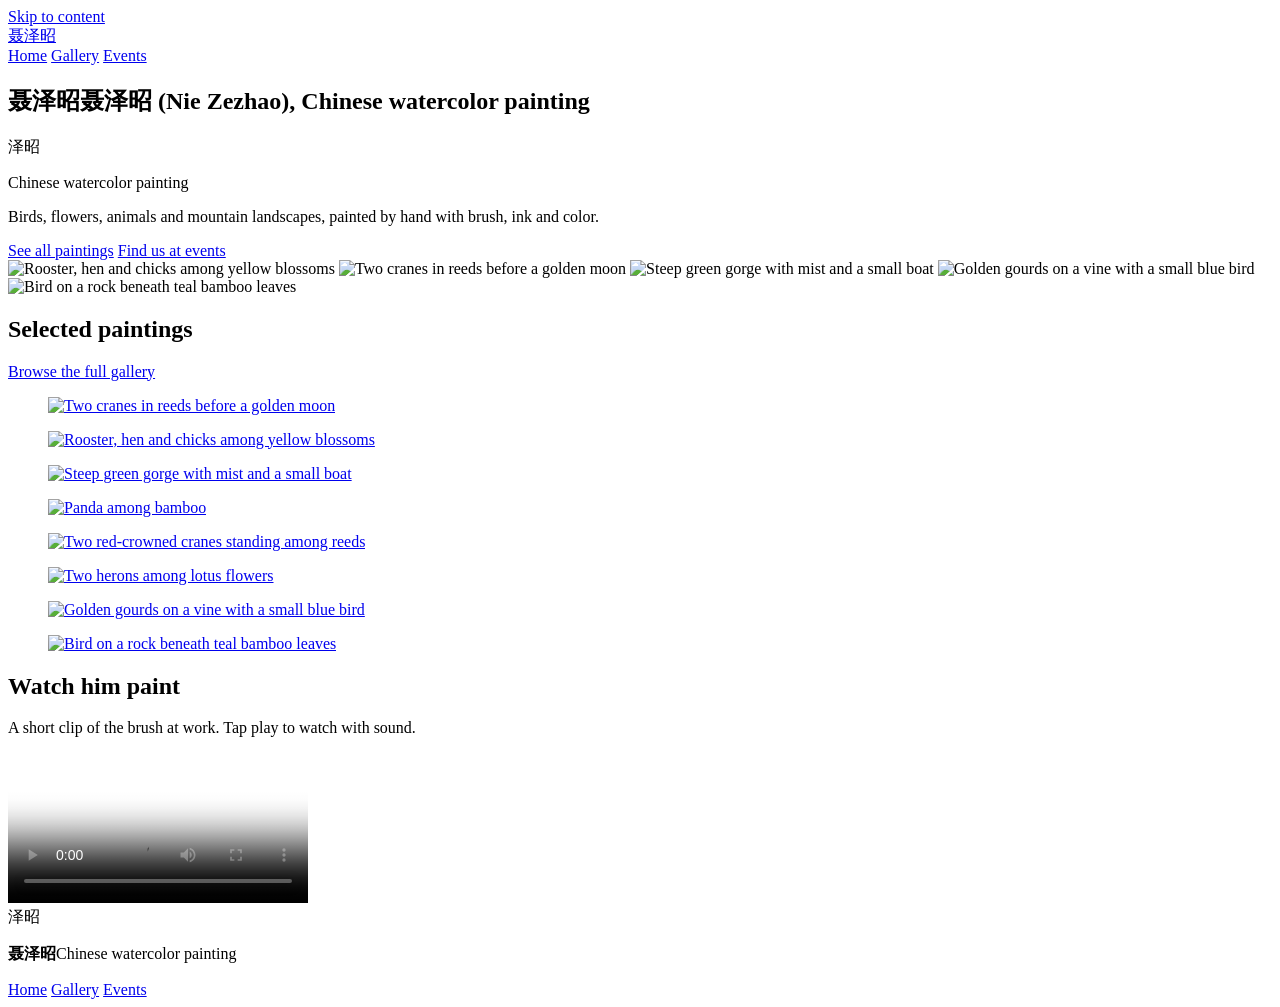
==== index.html @ cba64ff3 "Add files via upload" ====
<!doctype html>
<html lang="en">
<head>
<meta charset="utf-8">
<meta name="viewport" content="width=device-width, initial-scale=1, viewport-fit=cover">
<title>聂泽昭 – Chinese watercolor painting</title>
<meta name="description" content="Chinese watercolor paintings by 聂泽昭 (Nie Zezhao): birds, flowers, animals and mountain landscapes, painted by hand. See the gallery and find where to meet us.">
<meta name="theme-color" content="#ecefe8">
<meta property="og:type" content="website">
<meta property="og:title" content="聂泽昭 – Chinese watercolor painting">
<meta property="og:description" content="Chinese watercolor paintings by 聂泽昭 (Nie Zezhao): birds, flowers, animals and mountain landscapes, painted by hand. See the gallery and find where to meet us.">
<link rel="icon" href="favicon.svg" type="image/svg+xml">
<link rel="preconnect" href="https://fonts.googleapis.com">
<link rel="preconnect" href="https://fonts.gstatic.com" crossorigin>
<link rel="stylesheet" href="https://fonts.googleapis.com/css2?family=Newsreader:ital,opsz,wght@0,6..72,300..600;1,6..72,300..600&display=swap">
<link rel="stylesheet" href="https://fonts.googleapis.com/css2?family=Ma+Shan+Zheng&text=%E8%81%82%E6%B3%BD%E6%98%AD&display=swap">
<link rel="stylesheet" href="css/style.css">
</head>
<body>
<a class="skip" href="#main">Skip to content</a>
<header class="site-header">
  <div class="wrap">
    <a class="brand" href="index.html" lang="zh" aria-label="聂泽昭, home">聂泽昭</a>
    <nav class="nav" aria-label="Main">
      <a href="index.html" aria-current="page">Home</a>
      <a href="gallery.html">Gallery</a>
      <a href="events.html">Events</a>
    </nav>
  </div>
</header>
<main id="main">
  <section class="hero" aria-label="Introduction">
    <div class="wrap">
      <div class="hero-grid">
        <div class="hero-name">
          <h1 class="name-v" lang="zh"><span class="chars" aria-hidden="true"><span>聂</span><span>泽</span><span>昭</span></span><span class="sr">聂泽昭 (Nie Zezhao), Chinese watercolor painting</span></h1>
          <span class="seal seal-lg" lang="zh" aria-hidden="true"><span>泽</span><span>昭</span></span>
        </div>
        <div class="hero-copy">
          <p class="descriptor">Chinese watercolor painting</p>
          <p class="lead">Birds, flowers, animals and mountain landscapes, painted by hand with brush, ink and color.</p>
          <div class="actions">
            <a class="btn btn-solid" href="gallery.html">See all paintings</a>
            <a class="btn btn-line" href="events.html">Find us at events</a>
          </div>
        </div>
        <div class="frame">
          <div class="frame-stack">
            <img class="is-on" src="images/full/2331.jpg" fetchpriority="high" decoding="async" alt="Rooster, hen and chicks among yellow blossoms">
            <img data-src="images/full/2362.jpg" decoding="async" alt="Two cranes in reeds before a golden moon">
            <img data-src="images/full/2338.jpg" decoding="async" alt="Steep green gorge with mist and a small boat">
            <img data-src="images/full/2335.jpg" decoding="async" alt="Golden gourds on a vine with a small blue bird">
            <img data-src="images/full/2354.jpg" decoding="async" alt="Bird on a rock beneath teal bamboo leaves">
          </div>
        </div>
      </div>
    </div>
  </section>

  <section class="band" aria-labelledby="selected-h">
    <div class="wrap">
      <div class="section-head">
        <h2 id="selected-h">Selected paintings</h2>
        <a href="gallery.html">Browse the full gallery</a>
      </div>
      <div class="masonry" data-cols="2,3,4">
        <figure class="art"><a href="images/full/2362.jpg"><img src="images/thumb/2362.jpg" width="640" height="834" loading="lazy" decoding="async" alt="Two cranes in reeds before a golden moon"></a></figure>
        <figure class="art"><a href="images/full/2331.jpg"><img src="images/thumb/2331.jpg" width="640" height="867" loading="lazy" decoding="async" alt="Rooster, hen and chicks among yellow blossoms"></a></figure>
        <figure class="art"><a href="images/full/2338.jpg"><img src="images/thumb/2338.jpg" width="640" height="866" loading="lazy" decoding="async" alt="Steep green gorge with mist and a small boat"></a></figure>
        <figure class="art"><a href="images/full/2330.jpg"><img src="images/thumb/2330.jpg" width="640" height="853" loading="lazy" decoding="async" alt="Panda among bamboo"></a></figure>
        <figure class="art"><a href="images/full/2342.jpg"><img src="images/thumb/2342.jpg" width="640" height="853" loading="lazy" decoding="async" alt="Two red-crowned cranes standing among reeds"></a></figure>
        <figure class="art"><a href="images/full/2349.jpg"><img src="images/thumb/2349.jpg" width="640" height="861" loading="lazy" decoding="async" alt="Two herons among lotus flowers"></a></figure>
        <figure class="art"><a href="images/full/2335.jpg"><img src="images/thumb/2335.jpg" width="640" height="861" loading="lazy" decoding="async" alt="Golden gourds on a vine with a small blue bird"></a></figure>
        <figure class="art"><a href="images/full/2354.jpg"><img src="images/thumb/2354.jpg" width="640" height="986" loading="lazy" decoding="async" alt="Bird on a rock beneath teal bamboo leaves"></a></figure>
      </div>
    </div>
  </section>

  <section class="band band-deep" aria-labelledby="watch-h">
    <div class="wrap watch">
      <div>
        <h2 id="watch-h">Watch him paint</h2>
        <p>A short clip of the brush at work. Tap play to watch with sound.</p>
      </div>
      <div class="video-frame">
        <video controls playsinline preload="metadata" poster="video/poster.jpg">
          <source src="video/painting.mp4" type="video/mp4">
          Your browser can't play this video.
        </video>
      </div>
    </div>
  </section>
</main>
<footer class="site-footer">
  <div class="wrap footer-grid">
    <div class="footer-id">
      <span class="seal seal-sm" lang="zh" aria-hidden="true"><span>泽</span><span>昭</span></span>
      <p><strong lang="zh">聂泽昭</strong>Chinese watercolor painting</p>
    </div>
    <nav class="footer-nav" aria-label="Footer">
      <a href="index.html">Home</a>
      <a href="gallery.html">Gallery</a>
      <a href="events.html">Events</a>
    </nav>
  </div>
</footer>
<script src="js/main.js"></script>
</body>
</html>
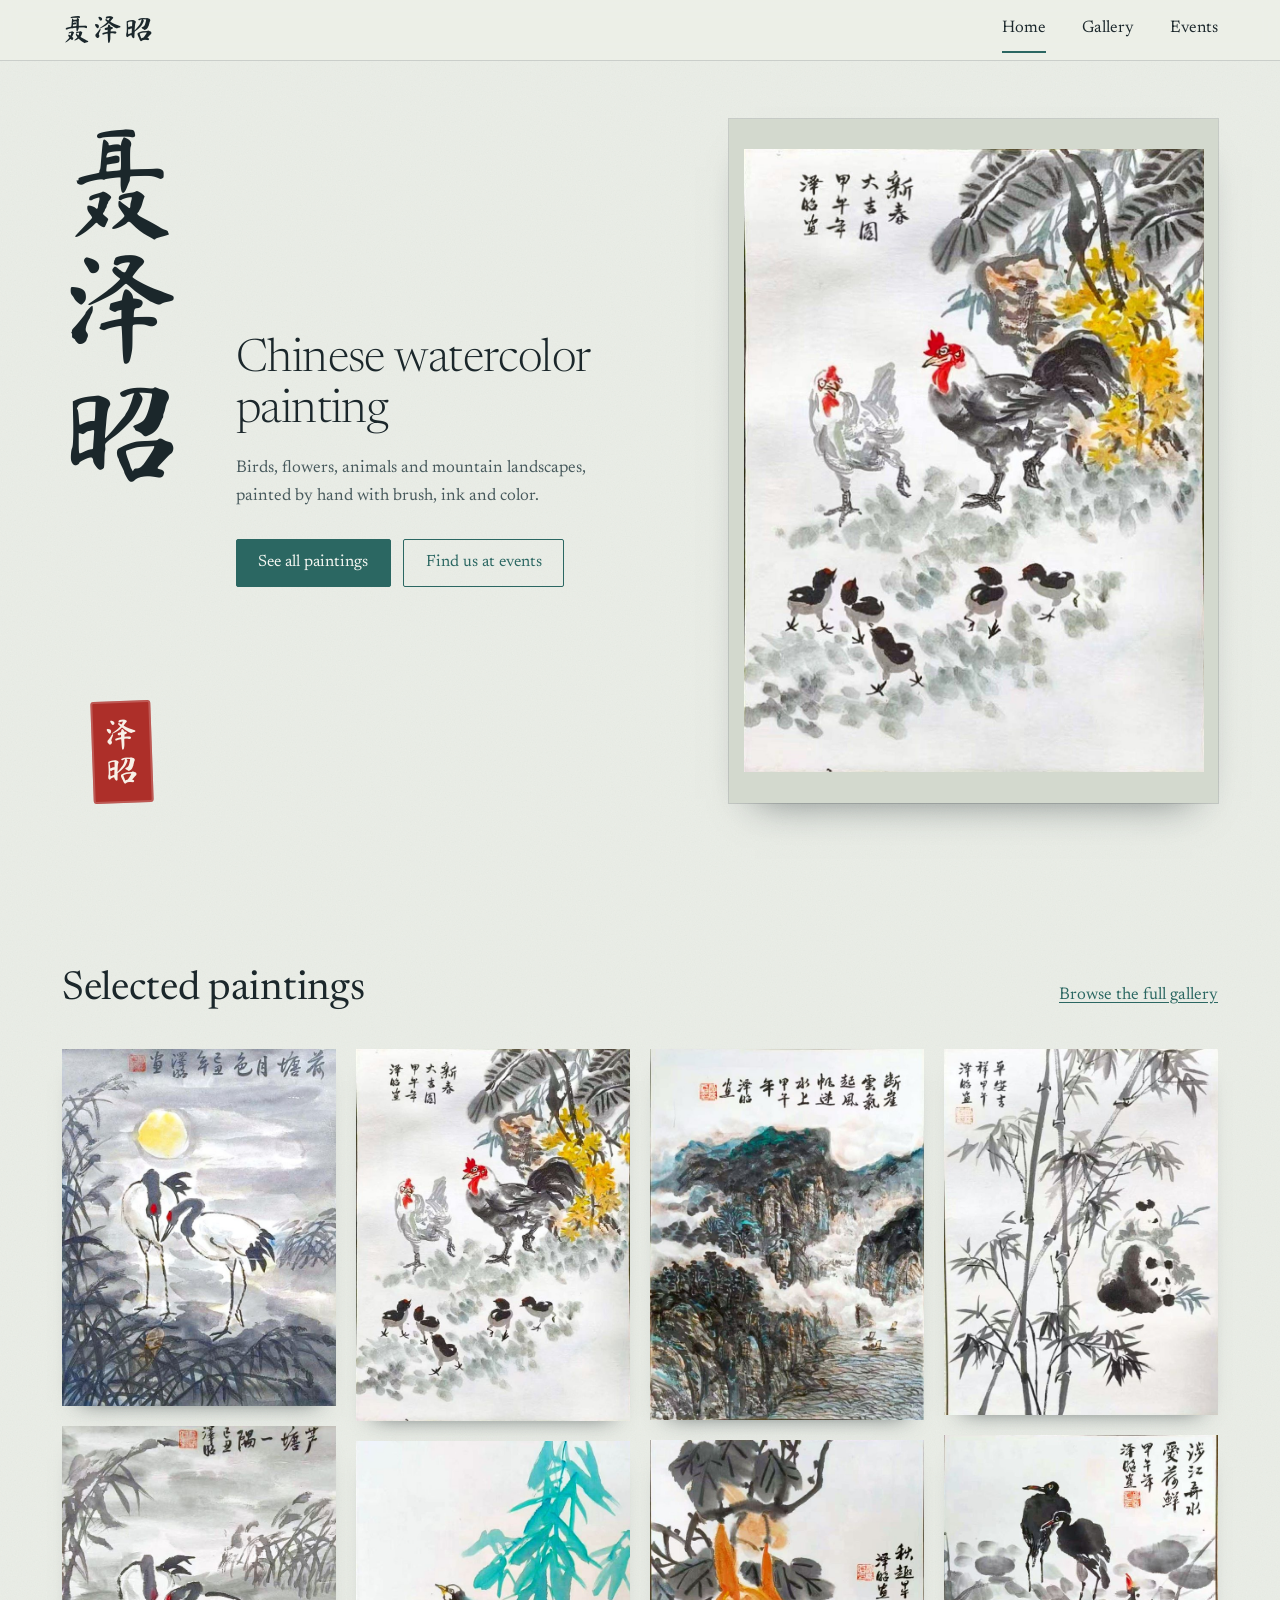
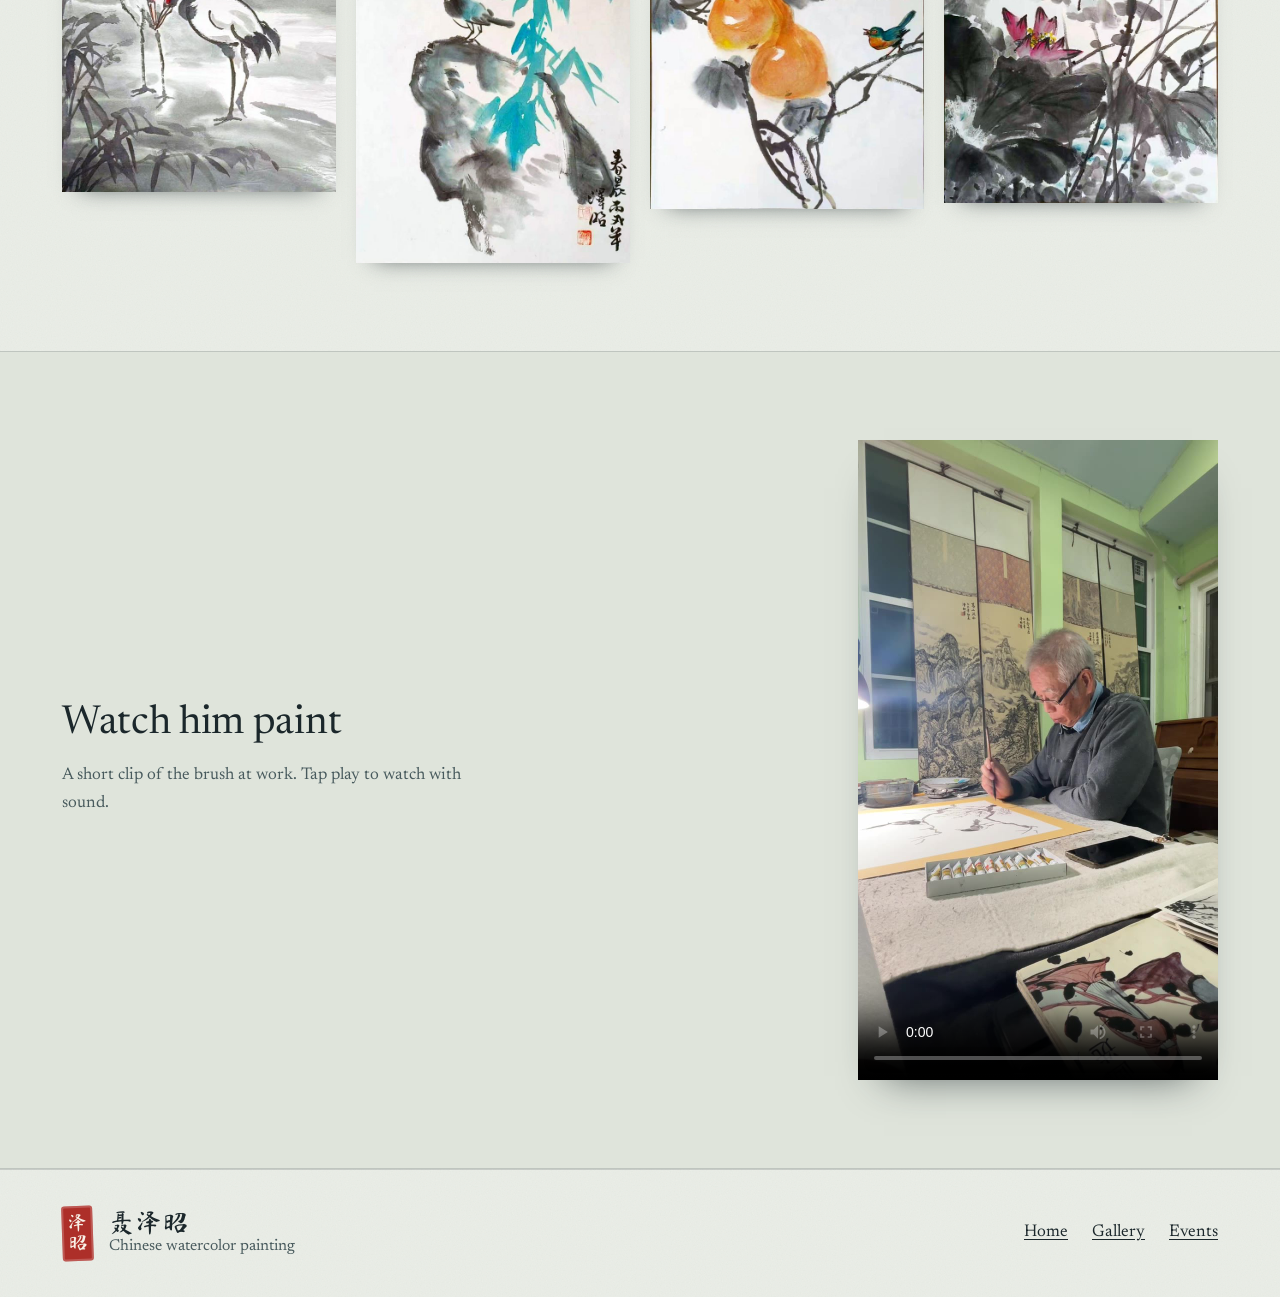
==== commit 8b8ec319: "Add files via upload" ====
--- a/index.html
+++ b/index.html
@@ -14,7 +14,7 @@
 <link rel="preconnect" href="https://fonts.gstatic.com" crossorigin>
 <link rel="stylesheet" href="https://fonts.googleapis.com/css2?family=Newsreader:ital,opsz,wght@0,6..72,300..600;1,6..72,300..600&display=swap">
 <link rel="stylesheet" href="https://fonts.googleapis.com/css2?family=Ma+Shan+Zheng&text=%E8%81%82%E6%B3%BD%E6%98%AD&display=swap">
-<link rel="stylesheet" href="css/style.css">
+<link rel="stylesheet" href="style.css">
 </head>
 <body>
 <a class="skip" href="#main">Skip to content</a>
@@ -46,11 +46,11 @@
         </div>
         <div class="frame">
           <div class="frame-stack">
-            <img class="is-on" src="images/full/2331.jpg" fetchpriority="high" decoding="async" alt="Rooster, hen and chicks among yellow blossoms">
-            <img data-src="images/full/2362.jpg" decoding="async" alt="Two cranes in reeds before a golden moon">
-            <img data-src="images/full/2338.jpg" decoding="async" alt="Steep green gorge with mist and a small boat">
-            <img data-src="images/full/2335.jpg" decoding="async" alt="Golden gourds on a vine with a small blue bird">
-            <img data-src="images/full/2354.jpg" decoding="async" alt="Bird on a rock beneath teal bamboo leaves">
+            <img class="is-on" src="full-2331.jpg" fetchpriority="high" decoding="async" alt="Rooster, hen and chicks among yellow blossoms">
+            <img data-src="full-2362.jpg" decoding="async" alt="Two cranes in reeds before a golden moon">
+            <img data-src="full-2338.jpg" decoding="async" alt="Steep green gorge with mist and a small boat">
+            <img data-src="full-2335.jpg" decoding="async" alt="Golden gourds on a vine with a small blue bird">
+            <img data-src="full-2354.jpg" decoding="async" alt="Bird on a rock beneath teal bamboo leaves">
           </div>
         </div>
       </div>
@@ -64,14 +64,14 @@
         <a href="gallery.html">Browse the full gallery</a>
       </div>
       <div class="masonry" data-cols="2,3,4">
-        <figure class="art"><a href="images/full/2362.jpg"><img src="images/thumb/2362.jpg" width="640" height="834" loading="lazy" decoding="async" alt="Two cranes in reeds before a golden moon"></a></figure>
-        <figure class="art"><a href="images/full/2331.jpg"><img src="images/thumb/2331.jpg" width="640" height="867" loading="lazy" decoding="async" alt="Rooster, hen and chicks among yellow blossoms"></a></figure>
-        <figure class="art"><a href="images/full/2338.jpg"><img src="images/thumb/2338.jpg" width="640" height="866" loading="lazy" decoding="async" alt="Steep green gorge with mist and a small boat"></a></figure>
-        <figure class="art"><a href="images/full/2330.jpg"><img src="images/thumb/2330.jpg" width="640" height="853" loading="lazy" decoding="async" alt="Panda among bamboo"></a></figure>
-        <figure class="art"><a href="images/full/2342.jpg"><img src="images/thumb/2342.jpg" width="640" height="853" loading="lazy" decoding="async" alt="Two red-crowned cranes standing among reeds"></a></figure>
-        <figure class="art"><a href="images/full/2349.jpg"><img src="images/thumb/2349.jpg" width="640" height="861" loading="lazy" decoding="async" alt="Two herons among lotus flowers"></a></figure>
-        <figure class="art"><a href="images/full/2335.jpg"><img src="images/thumb/2335.jpg" width="640" height="861" loading="lazy" decoding="async" alt="Golden gourds on a vine with a small blue bird"></a></figure>
-        <figure class="art"><a href="images/full/2354.jpg"><img src="images/thumb/2354.jpg" width="640" height="986" loading="lazy" decoding="async" alt="Bird on a rock beneath teal bamboo leaves"></a></figure>
+        <figure class="art"><a href="full-2362.jpg"><img src="thumb-2362.jpg" width="640" height="834" loading="lazy" decoding="async" alt="Two cranes in reeds before a golden moon"></a></figure>
+        <figure class="art"><a href="full-2331.jpg"><img src="thumb-2331.jpg" width="640" height="867" loading="lazy" decoding="async" alt="Rooster, hen and chicks among yellow blossoms"></a></figure>
+        <figure class="art"><a href="full-2338.jpg"><img src="thumb-2338.jpg" width="640" height="866" loading="lazy" decoding="async" alt="Steep green gorge with mist and a small boat"></a></figure>
+        <figure class="art"><a href="full-2330.jpg"><img src="thumb-2330.jpg" width="640" height="853" loading="lazy" decoding="async" alt="Panda among bamboo"></a></figure>
+        <figure class="art"><a href="full-2342.jpg"><img src="thumb-2342.jpg" width="640" height="853" loading="lazy" decoding="async" alt="Two red-crowned cranes standing among reeds"></a></figure>
+        <figure class="art"><a href="full-2349.jpg"><img src="thumb-2349.jpg" width="640" height="861" loading="lazy" decoding="async" alt="Two herons among lotus flowers"></a></figure>
+        <figure class="art"><a href="full-2335.jpg"><img src="thumb-2335.jpg" width="640" height="861" loading="lazy" decoding="async" alt="Golden gourds on a vine with a small blue bird"></a></figure>
+        <figure class="art"><a href="full-2354.jpg"><img src="thumb-2354.jpg" width="640" height="986" loading="lazy" decoding="async" alt="Bird on a rock beneath teal bamboo leaves"></a></figure>
       </div>
     </div>
   </section>
@@ -83,8 +83,8 @@
         <p>A short clip of the brush at work. Tap play to watch with sound.</p>
       </div>
       <div class="video-frame">
-        <video controls playsinline preload="metadata" poster="video/poster.jpg">
-          <source src="video/painting.mp4" type="video/mp4">
+        <video controls playsinline preload="metadata" poster="poster.jpg">
+          <source src="painting.mp4" type="video/mp4">
           Your browser can't play this video.
         </video>
       </div>
@@ -104,6 +104,6 @@
     </nav>
   </div>
 </footer>
-<script src="js/main.js"></script>
+<script src="main.js"></script>
 </body>
 </html>
--- a/style.css
+++ b/style.css
@@ -0,0 +1,170 @@
+/* 聂泽昭 – Chinese watercolor painting. Site styles. */
+:root{
+  --paper:#ecefe8;
+  --paper-deep:#dfe4db;
+  --mat:#d3d9ce;
+  --ink:#1b272b;
+  --ink-soft:#485a5d;
+  --line:rgba(27,39,43,.16);
+  --jade:#2b6762;
+  --jade-deep:#1d4c48;
+  --seal:#ad2f29;
+  --brush:"Ma Shan Zheng","Kaiti SC","STKaiti","KaiTi","楷体",serif;
+  --serif:"Newsreader","Iowan Old Style","Palatino Linotype",Palatino,Georgia,serif;
+  --pad:clamp(1.1rem,4.5vw,3.25rem);
+  --max:1260px;
+  --gap:clamp(.7rem,1.6vw,1.25rem);
+}
+*,*::before,*::after{box-sizing:border-box}
+html{-webkit-text-size-adjust:100%;scroll-behavior:smooth}
+@media (prefers-reduced-motion:reduce){html{scroll-behavior:auto}}
+body{
+  margin:0;color:var(--ink);font-family:var(--serif);font-size:1.0625rem;line-height:1.65;
+  font-optical-sizing:auto;-webkit-font-smoothing:antialiased;
+  display:flex;flex-direction:column;min-height:100vh;min-height:100dvh;
+  background-color:var(--paper);
+  background-image:url("data:image/svg+xml,%3Csvg xmlns='http://www.w3.org/2000/svg' width='240' height='240'%3E%3Cfilter id='n'%3E%3CfeTurbulence type='fractalNoise' baseFrequency='.8' numOctaves='2' stitchTiles='stitch'/%3E%3CfeColorMatrix values='0 0 0 0 .1 0 0 0 0 .16 0 0 0 0 .17 0 0 0 .055 0'/%3E%3C/filter%3E%3Crect width='100%25' height='100%25' filter='url(%23n)'/%3E%3C/svg%3E");
+}
+main{flex:1 0 auto}
+img,video{max-width:100%}
+a{color:var(--jade);text-underline-offset:.2em}
+a:hover{color:var(--jade-deep)}
+:focus-visible{outline:3px solid var(--jade);outline-offset:3px}
+.sr{position:absolute;width:1px;height:1px;overflow:hidden;clip:rect(0 0 0 0);white-space:nowrap}
+.skip{position:absolute;left:1rem;top:-4rem;background:var(--ink);color:#fff;padding:.6rem 1rem;z-index:60}
+.skip:focus{top:1rem}
+.wrap{width:100%;max-width:var(--max);margin-inline:auto;padding-inline:var(--pad)}
+
+/* header */
+.site-header{position:sticky;top:0;z-index:20;background:rgba(236,239,232,.93);-webkit-backdrop-filter:blur(8px);backdrop-filter:blur(8px);border-bottom:1px solid var(--line);padding-top:env(safe-area-inset-top,0px)}
+.site-header .wrap{display:flex;align-items:center;justify-content:space-between;gap:1rem;min-height:3.75rem}
+.brand{font-family:var(--brush);font-size:1.85rem;line-height:1;color:var(--ink);text-decoration:none;letter-spacing:.04em}
+.brand:hover{color:var(--ink)}
+.nav{display:flex;gap:clamp(1.1rem,3.5vw,2.25rem)}
+.nav a{color:var(--ink);text-decoration:none;padding:.5rem 0;border-bottom:2px solid transparent;font-size:1.05rem}
+.nav a:hover{border-bottom-color:var(--line)}
+.nav a[aria-current="page"]{border-bottom-color:var(--jade)}
+
+/* seal (artist's chop) */
+.seal{display:inline-flex;flex-direction:column;align-items:center;justify-content:center;background:var(--seal);color:#f8f0e7;font-family:var(--brush);line-height:1.08;border-radius:3px;transform:rotate(-2deg);box-shadow:inset 0 0 0 2px rgba(255,255,255,.2)}
+.seal span{display:block}
+.seal-lg{font-size:clamp(1.7rem,2.6vw,2.5rem);padding:.45em .4em}
+.seal-sm{font-size:1.2rem;padding:.35em .32em}
+
+/* hero */
+.hero{padding-block:clamp(1.5rem,4.5vw,3.75rem) clamp(2rem,6vw,5rem)}
+.hero-grid{
+  display:grid;grid-template-columns:auto minmax(0,1fr) auto;grid-template-areas:"name copy frame";
+  gap:clamp(1.25rem,4.2vw,4rem);align-items:stretch;
+}
+.hero-name{grid-area:name;display:flex;flex-direction:column;align-items:center;justify-content:space-between;gap:1.5rem}
+.name-v{display:flex;flex-direction:column;align-items:center;font-family:var(--brush);font-weight:400;font-size:clamp(4.4rem,9.4vw,9rem);line-height:1.04;margin:0}
+.name-v .chars{display:flex;flex-direction:column;align-items:center}
+.name-v .chars span{display:block}
+.hero-copy{grid-area:copy;align-self:center;max-width:27rem}
+.descriptor{font-size:clamp(1.9rem,3.6vw,3rem);line-height:1.12;font-weight:300;letter-spacing:-.012em;margin:0 0 1.1rem}
+.lead{color:var(--ink-soft);margin:0 0 1.75rem;max-width:25rem}
+.actions{display:flex;flex-wrap:wrap;gap:.75rem}
+.btn{display:inline-block;padding:.8rem 1.35rem;border:1.5px solid var(--jade);border-radius:2px;text-decoration:none;font-size:1.02rem;line-height:1.2;min-height:2.75rem}
+.btn-solid{background:var(--jade);color:#f4f7f2}
+.btn-solid:hover{background:var(--jade-deep);border-color:var(--jade-deep);color:#fff}
+.btn-line{color:var(--jade)}
+.btn-line:hover{background:rgba(43,103,98,.09)}
+.frame{
+  grid-area:frame;position:relative;height:min(76vh,740px);aspect-ratio:5/7;background:var(--mat);
+  padding:clamp(.5rem,1.2vw,.9rem);box-shadow:0 22px 40px -26px rgba(27,39,43,.6),0 0 0 1px var(--line);
+}
+.frame-stack{position:relative;width:100%;height:100%;overflow:hidden}
+.frame-stack img{position:absolute;inset:0;width:100%;height:100%;object-fit:contain;opacity:0;transition:opacity 1.6s ease}
+.frame-stack img.is-on{opacity:1}
+
+/* sections */
+.band{padding-block:clamp(2.5rem,7vw,5.5rem)}
+.band-deep{background:var(--paper-deep);border-block:1px solid var(--line)}
+.section-head{display:flex;justify-content:space-between;align-items:baseline;gap:.75rem 1.5rem;flex-wrap:wrap;margin-bottom:clamp(1.25rem,3vw,2.25rem)}
+h2{font-weight:400;font-size:clamp(1.75rem,3.6vw,2.5rem);line-height:1.15;letter-spacing:-.008em;margin:0}
+
+/* paintings grid */
+.masonry{display:flex;gap:var(--gap);align-items:flex-start}
+.masonry .col{flex:1 1 0;min-width:0;display:flex;flex-direction:column;gap:var(--gap)}
+.art{margin:0}
+.art a{display:block;background:var(--mat);box-shadow:0 14px 22px -18px rgba(27,39,43,.7);line-height:0}
+.art img{display:block;width:100%;height:auto;transition:filter .2s ease}
+.art a:hover img{filter:brightness(1.04) saturate(1.05)}
+.art a:focus-visible{outline-offset:4px}
+
+/* video */
+.watch{display:grid;grid-template-columns:minmax(0,1fr) auto;gap:clamp(1.5rem,5vw,5rem);align-items:center}
+.watch p{color:var(--ink-soft);max-width:26rem;margin:.9rem 0 0}
+.video-frame{background:#101617;box-shadow:0 22px 40px -26px rgba(27,39,43,.7)}
+.video-frame video{display:block;height:min(78vh,640px);aspect-ratio:9/16;background:#101617}
+
+/* page headings */
+.page-head{padding-block:clamp(2rem,6vw,4.5rem) clamp(1.25rem,3vw,2.25rem)}
+h1.page-title{font-weight:300;font-size:clamp(2.6rem,7vw,4.6rem);line-height:1.04;letter-spacing:-.02em;margin:0 0 .9rem}
+.page-intro{color:var(--ink-soft);max-width:34rem;margin:0}
+.gallery-body{padding-bottom:clamp(3rem,8vw,6rem)}
+
+/* events */
+.events{list-style:none;margin:0;padding:0;border-top:1px solid var(--line)}
+.event{display:grid;grid-template-columns:5.5rem minmax(0,1fr);gap:1.25rem clamp(1rem,3vw,2.5rem);padding:1.6rem 0;border-bottom:1px solid var(--line)}
+.event-date{text-align:left;line-height:1.05}
+.event-date .m{display:block;font-size:1.05rem;color:var(--ink-soft)}
+.event-date .d{display:block;font-size:2.7rem;font-weight:300;letter-spacing:-.02em}
+.event-date .r{display:block;font-size:.95rem;color:var(--ink-soft);margin-top:.25rem}
+.event h3{font-weight:500;font-size:1.4rem;line-height:1.25;margin:0 0 .3rem}
+.event p{margin:.15rem 0;color:var(--ink-soft)}
+.event .links{margin-top:.6rem;display:flex;gap:1.25rem;flex-wrap:wrap}
+.events-empty{border:1.5px dashed var(--line);padding:clamp(1.5rem,5vw,3rem);max-width:36rem}
+.events-empty p{margin:0}
+.events-empty strong{font-weight:500;font-size:1.25rem;display:block;margin-bottom:.35rem}
+details.past{margin-top:2.5rem}
+details.past summary{cursor:pointer;font-size:1.15rem;padding:.5rem 0}
+details.past .event{opacity:.72}
+.events-body{padding-bottom:clamp(3rem,8vw,6rem)}
+
+/* footer */
+.site-footer{border-top:1px solid var(--line);padding-block:2.25rem calc(2.25rem + env(safe-area-inset-bottom,0px))}
+.footer-grid{display:flex;flex-wrap:wrap;gap:1.25rem 2.5rem;align-items:center;justify-content:space-between}
+.footer-id{display:flex;align-items:center;gap:1rem}
+.footer-id p{margin:0;color:var(--ink-soft);font-size:.98rem;line-height:1.4}
+.footer-id strong{display:block;font-family:var(--brush);font-weight:400;font-size:1.6rem;line-height:1.1;color:var(--ink);letter-spacing:.04em}
+.footer-nav{display:flex;gap:1.5rem;flex-wrap:wrap}
+.footer-nav a{color:var(--ink)}
+
+/* lightbox */
+.lb{position:fixed;inset:0;z-index:100;background:rgba(14,20,22,.975);display:flex;align-items:center;justify-content:center;padding:env(safe-area-inset-top,0px) env(safe-area-inset-right,0px) env(safe-area-inset-bottom,0px) env(safe-area-inset-left,0px)}
+.lb[hidden]{display:none}
+.lb-stage{max-width:min(92vw,1100px);max-height:86vh;display:flex;align-items:center;justify-content:center;touch-action:pan-y}
+.lb-stage img{max-width:100%;max-height:86vh;width:auto;height:auto;display:block;box-shadow:0 20px 60px rgba(0,0,0,.5);background:var(--mat)}
+.lb button{position:absolute;width:3.1rem;height:3.1rem;border-radius:50%;border:1px solid rgba(255,255,255,.3);background:rgba(20,28,30,.6);color:#f2f4ef;font-size:1.7rem;line-height:1;cursor:pointer;display:flex;align-items:center;justify-content:center;padding:0 0 .2rem;font-family:var(--serif)}
+.lb button:hover{background:rgba(255,255,255,.16)}
+.lb button:focus-visible{outline-color:#fff}
+.lb-close{top:max(.9rem,env(safe-area-inset-top,0px));right:max(.9rem,env(safe-area-inset-right,0px));font-size:1.5rem}
+.lb-prev{left:max(.7rem,env(safe-area-inset-left,0px));top:50%;transform:translateY(-50%)}
+.lb-next{right:max(.7rem,env(safe-area-inset-right,0px));top:50%;transform:translateY(-50%)}
+.lb-count{position:absolute;bottom:max(.9rem,env(safe-area-inset-bottom,0px));left:0;right:0;text-align:center;color:rgba(242,244,239,.75);font-size:.95rem;font-variant-numeric:tabular-nums}
+
+/* small screens */
+@media (max-width:820px){
+  .hero-grid{grid-template-columns:auto minmax(0,1fr);grid-template-areas:"name frame" "copy copy";align-items:start}
+  .name-v{font-size:clamp(3.4rem,15vw,5.2rem)}
+  .hero-name{justify-content:flex-start}
+  .frame{height:auto;width:100%}
+  .hero-copy{max-width:none}
+  .watch{grid-template-columns:1fr;justify-items:start}
+  .video-frame{width:min(100%,380px);justify-self:center}
+  .video-frame video{height:auto;width:100%}
+}
+@media (max-width:560px){
+  .event{grid-template-columns:4.2rem minmax(0,1fr)}
+  .event-date .d{font-size:2.2rem}
+  .lb-prev,.lb-next{top:auto;bottom:max(.8rem,env(safe-area-inset-bottom,0px));transform:none}
+  .lb-prev{left:1rem}
+  .lb-next{right:1rem}
+  .lb-stage{max-height:78vh}
+  .lb-stage img{max-height:78vh}
+}
+@media (prefers-reduced-motion:reduce){
+  .frame-stack img{transition:none}
+}
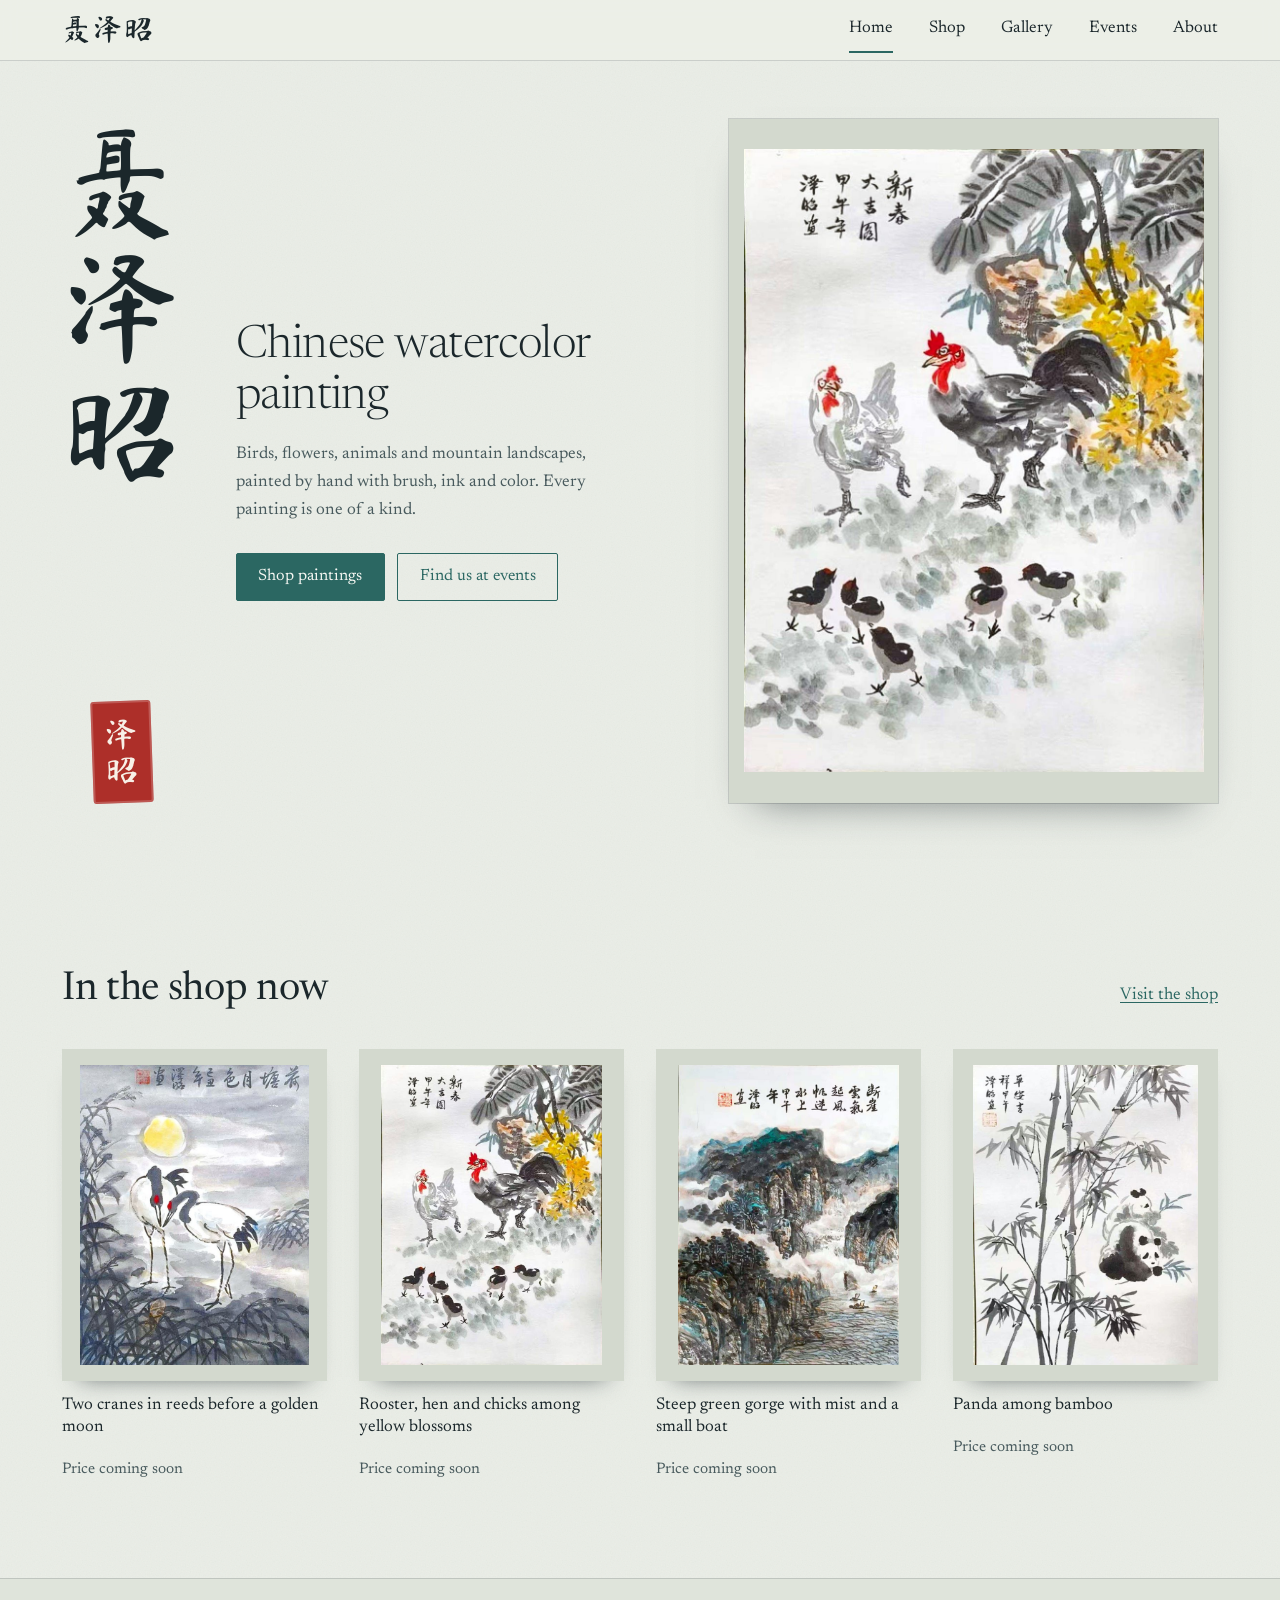
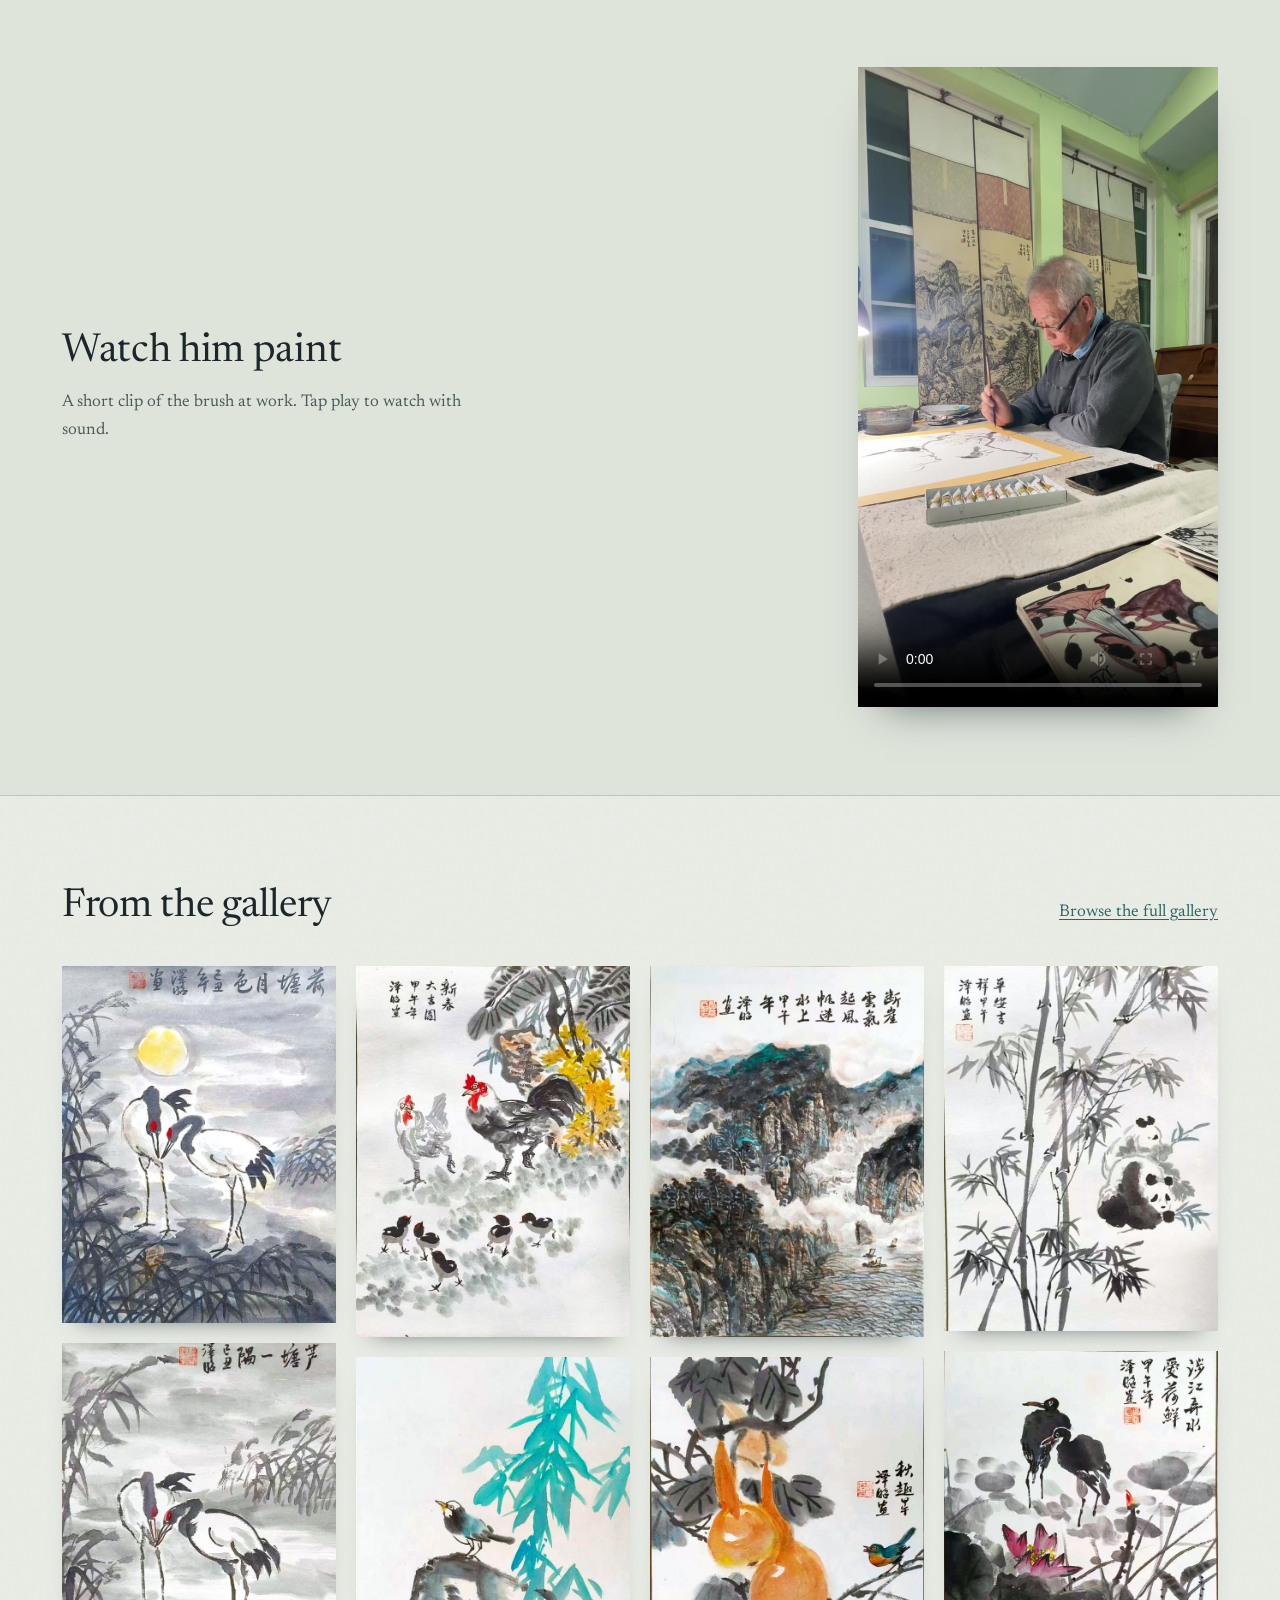
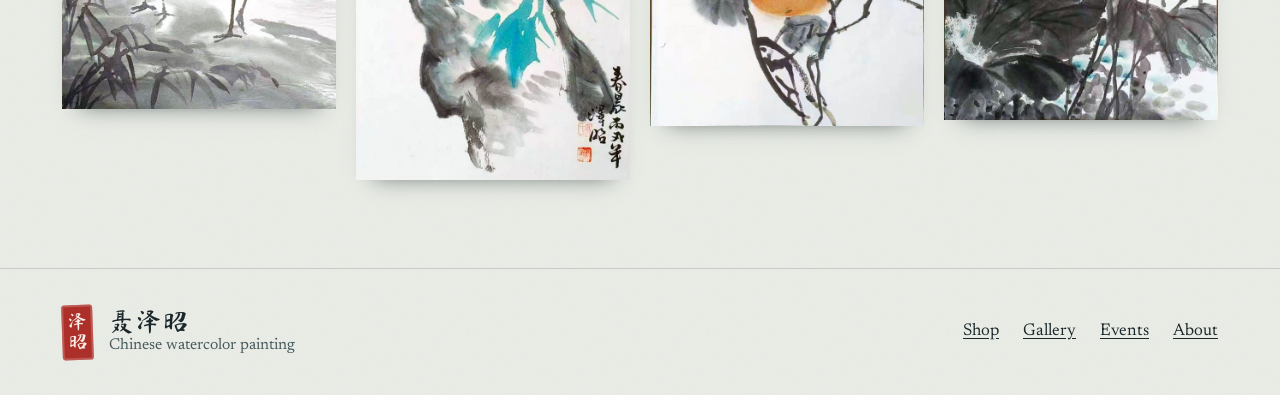
==== commit 06e27b33: "Add files via upload" ====
--- a/index.html
+++ b/index.html
@@ -4,16 +4,17 @@
 <meta charset="utf-8">
 <meta name="viewport" content="width=device-width, initial-scale=1, viewport-fit=cover">
 <title>聂泽昭 – Chinese watercolor painting</title>
-<meta name="description" content="Chinese watercolor paintings by 聂泽昭 (Nie Zezhao): birds, flowers, animals and mountain landscapes, painted by hand. See the gallery and find where to meet us.">
+<meta name="description" content="Original Chinese watercolor paintings by 聂泽昭 (Nie Zezhao): birds, flowers, animals and landscapes, painted by hand. New paintings every week, shipped within the US.">
 <meta name="theme-color" content="#ecefe8">
 <meta property="og:type" content="website">
 <meta property="og:title" content="聂泽昭 – Chinese watercolor painting">
-<meta property="og:description" content="Chinese watercolor paintings by 聂泽昭 (Nie Zezhao): birds, flowers, animals and mountain landscapes, painted by hand. See the gallery and find where to meet us.">
+<meta property="og:description" content="Original Chinese watercolor paintings by 聂泽昭 (Nie Zezhao): birds, flowers, animals and landscapes, painted by hand. New paintings every week, shipped within the US.">
 <link rel="icon" href="favicon.svg" type="image/svg+xml">
+<link rel="apple-touch-icon" href="apple-touch-icon.png">
 <link rel="preconnect" href="https://fonts.googleapis.com">
 <link rel="preconnect" href="https://fonts.gstatic.com" crossorigin>
 <link rel="stylesheet" href="https://fonts.googleapis.com/css2?family=Newsreader:ital,opsz,wght@0,6..72,300..600;1,6..72,300..600&display=swap">
-<link rel="stylesheet" href="https://fonts.googleapis.com/css2?family=Ma+Shan+Zheng&text=%E8%81%82%E6%B3%BD%E6%98%AD&display=swap">
+<link rel="stylesheet" href="https://fonts.googleapis.com/css2?family=Ma+Shan+Zheng&text=%E8%81%82%E6%B3%BD%E6%98%AD%E5%B7%B2%E5%94%AE&display=swap">
 <link rel="stylesheet" href="style.css">
 </head>
 <body>
@@ -23,8 +24,10 @@
     <a class="brand" href="index.html" lang="zh" aria-label="聂泽昭, home">聂泽昭</a>
     <nav class="nav" aria-label="Main">
       <a href="index.html" aria-current="page">Home</a>
+      <a href="shop.html">Shop</a>
       <a href="gallery.html">Gallery</a>
       <a href="events.html">Events</a>
+      <a href="about.html">About</a>
     </nav>
   </div>
 </header>
@@ -38,9 +41,9 @@
         </div>
         <div class="hero-copy">
           <p class="descriptor">Chinese watercolor painting</p>
-          <p class="lead">Birds, flowers, animals and mountain landscapes, painted by hand with brush, ink and color.</p>
+          <p class="lead">Birds, flowers, animals and mountain landscapes, painted by hand with brush, ink and color. Every painting is one of a kind.</p>
           <div class="actions">
-            <a class="btn btn-solid" href="gallery.html">See all paintings</a>
+            <a class="btn btn-solid" href="shop.html">Shop paintings</a>
             <a class="btn btn-line" href="events.html">Find us at events</a>
           </div>
         </div>
@@ -57,22 +60,13 @@
     </div>
   </section>
 
-  <section class="band" aria-labelledby="selected-h">
+  <section class="band" aria-labelledby="new-h">
     <div class="wrap">
       <div class="section-head">
-        <h2 id="selected-h">Selected paintings</h2>
-        <a href="gallery.html">Browse the full gallery</a>
+        <h2 id="new-h">In the shop now</h2>
+        <a href="shop.html">Visit the shop</a>
       </div>
-      <div class="masonry" data-cols="2,3,4">
-        <figure class="art"><a href="full-2362.jpg"><img src="thumb-2362.jpg" width="640" height="834" loading="lazy" decoding="async" alt="Two cranes in reeds before a golden moon"></a></figure>
-        <figure class="art"><a href="full-2331.jpg"><img src="thumb-2331.jpg" width="640" height="867" loading="lazy" decoding="async" alt="Rooster, hen and chicks among yellow blossoms"></a></figure>
-        <figure class="art"><a href="full-2338.jpg"><img src="thumb-2338.jpg" width="640" height="866" loading="lazy" decoding="async" alt="Steep green gorge with mist and a small boat"></a></figure>
-        <figure class="art"><a href="full-2330.jpg"><img src="thumb-2330.jpg" width="640" height="853" loading="lazy" decoding="async" alt="Panda among bamboo"></a></figure>
-        <figure class="art"><a href="full-2342.jpg"><img src="thumb-2342.jpg" width="640" height="853" loading="lazy" decoding="async" alt="Two red-crowned cranes standing among reeds"></a></figure>
-        <figure class="art"><a href="full-2349.jpg"><img src="thumb-2349.jpg" width="640" height="861" loading="lazy" decoding="async" alt="Two herons among lotus flowers"></a></figure>
-        <figure class="art"><a href="full-2335.jpg"><img src="thumb-2335.jpg" width="640" height="861" loading="lazy" decoding="async" alt="Golden gourds on a vine with a small blue bird"></a></figure>
-        <figure class="art"><a href="full-2354.jpg"><img src="thumb-2354.jpg" width="640" height="986" loading="lazy" decoding="async" alt="Bird on a rock beneath teal bamboo leaves"></a></figure>
-      </div>
+      <div class="product-grid" id="new-grid" data-lightbox></div>
     </div>
   </section>
 
@@ -90,6 +84,25 @@
       </div>
     </div>
   </section>
+
+  <section class="band" aria-labelledby="sel-h">
+    <div class="wrap">
+      <div class="section-head">
+        <h2 id="sel-h">From the gallery</h2>
+        <a href="gallery.html">Browse the full gallery</a>
+      </div>
+      <div class="masonry" data-cols="2,3,4" data-lightbox>
+        <figure class="art"><a href="full-2362.jpg"><img src="thumb-2362.jpg" width="640" height="834" loading="lazy" decoding="async" alt="Two cranes in reeds before a golden moon"></a></figure>
+        <figure class="art"><a href="full-2331.jpg"><img src="thumb-2331.jpg" width="640" height="867" loading="lazy" decoding="async" alt="Rooster, hen and chicks among yellow blossoms"></a></figure>
+        <figure class="art"><a href="full-2338.jpg"><img src="thumb-2338.jpg" width="640" height="866" loading="lazy" decoding="async" alt="Steep green gorge with mist and a small boat"></a></figure>
+        <figure class="art"><a href="full-2330.jpg"><img src="thumb-2330.jpg" width="640" height="853" loading="lazy" decoding="async" alt="Panda among bamboo"></a></figure>
+        <figure class="art"><a href="full-2342.jpg"><img src="thumb-2342.jpg" width="640" height="853" loading="lazy" decoding="async" alt="Two red-crowned cranes standing among reeds"></a></figure>
+        <figure class="art"><a href="full-2349.jpg"><img src="thumb-2349.jpg" width="640" height="861" loading="lazy" decoding="async" alt="Two herons among lotus flowers"></a></figure>
+        <figure class="art"><a href="full-2335.jpg"><img src="thumb-2335.jpg" width="640" height="861" loading="lazy" decoding="async" alt="Golden gourds on a vine with a small blue bird"></a></figure>
+        <figure class="art"><a href="full-2354.jpg"><img src="thumb-2354.jpg" width="640" height="986" loading="lazy" decoding="async" alt="Bird on a rock beneath teal bamboo leaves"></a></figure>
+      </div>
+    </div>
+  </section>
 </main>
 <footer class="site-footer">
   <div class="wrap footer-grid">
@@ -98,12 +111,16 @@
       <p><strong lang="zh">聂泽昭</strong>Chinese watercolor painting</p>
     </div>
     <nav class="footer-nav" aria-label="Footer">
-      <a href="index.html">Home</a>
+      <a href="shop.html">Shop</a>
       <a href="gallery.html">Gallery</a>
       <a href="events.html">Events</a>
+      <a href="about.html">About</a>
     </nav>
+    <p class="footer-note" data-site="charity" hidden></p>
   </div>
 </footer>
+<script src="site-config.js"></script>
+<script src="shop-data.js"></script>
 <script src="main.js"></script>
 </body>
 </html>
--- a/style.css
+++ b/style.css
@@ -168,3 +168,61 @@
 @media (prefers-reduced-motion:reduce){
   .frame-stack img{transition:none}
 }
+
+/* ===== v2: shop, about, header on small screens ===== */
+.product-grid{display:grid;grid-template-columns:repeat(auto-fill,minmax(min(100%,230px),1fr));gap:clamp(1.1rem,2.6vw,2rem)}
+.product{margin:0;display:flex;flex-direction:column}
+.product[hidden]{display:none}
+.product .shot{position:relative;display:block;aspect-ratio:4/5;background:var(--mat);box-shadow:0 14px 22px -18px rgba(27,39,43,.7);line-height:0;overflow:hidden}
+.product .shot img{width:100%;height:100%;object-fit:contain;padding:6%;transition:filter .2s ease}
+.product .shot:hover img{filter:brightness(1.04)}
+.product figcaption{padding-top:.85rem;display:flex;flex-direction:column;gap:.1rem}
+.product .t{font-size:1.06rem;line-height:1.3}
+.product .meta{color:var(--ink-soft);font-size:.95rem}
+.product .row{display:flex;align-items:center;justify-content:space-between;gap:.75rem;margin-top:.55rem;min-height:2.6rem}
+.product .price{font-size:1.3rem;font-variant-numeric:lining-nums}
+.product .soon{color:var(--ink-soft);font-size:.95rem}
+.btn-buy{padding:.55rem 1.15rem;min-height:2.6rem}
+.tag-new{position:absolute;top:.65rem;left:.65rem;background:var(--jade);color:#f4f7f2;font-size:.82rem;padding:.25rem .6rem;border-radius:2px;line-height:1.3}
+.stamp{display:none;position:absolute;right:9%;bottom:8%;flex-direction:column;align-items:center;background:var(--seal);color:#f8f0e7;font-family:var(--brush);font-size:1.25rem;line-height:1.08;padding:.4em .32em;border-radius:3px;transform:rotate(-6deg);box-shadow:inset 0 0 0 2px rgba(255,255,255,.2)}
+.stamp span{display:block}
+.product.is-sold .stamp{display:flex}
+.product.is-sold .shot img{opacity:.55;filter:grayscale(.35)}
+.product.is-sold .price{color:var(--ink-soft);text-decoration:line-through}
+.shop-tools{display:flex;gap:.6rem;margin-bottom:1.6rem;flex-wrap:wrap}
+.chip{border:1.5px solid var(--line);background:transparent;padding:.45rem 1rem;border-radius:999px;font:inherit;font-size:.98rem;color:var(--ink);cursor:pointer;min-height:2.5rem}
+.chip[aria-pressed="true"]{background:var(--ink);color:var(--paper);border-color:var(--ink)}
+.notice{border-left:3px solid var(--jade);background:rgba(43,103,98,.07);padding:1rem 1.25rem;margin:0 0 1.75rem;max-width:46rem}
+.notice p{margin:0}
+.shop-empty{color:var(--ink-soft)}
+.how{list-style:none;padding:0;margin:0;display:grid;grid-template-columns:repeat(auto-fit,minmax(min(100%,240px),1fr));gap:1.25rem 2rem}
+.how li{border-top:1px solid var(--line);padding-top:1rem}
+.how strong{display:block;font-weight:500;font-size:1.15rem;margin-bottom:.3rem}
+.how p{margin:0;color:var(--ink-soft)}
+.about-grid{display:grid;grid-template-columns:minmax(0,1.15fr) minmax(0,.85fr);gap:clamp(1.5rem,5vw,4.5rem);align-items:start}
+.prose p{max-width:36rem;margin:0 0 1.1rem}
+.prose h2{margin:2.5rem 0 .8rem}
+.prose h2:first-child{margin-top:0}
+.about-art{background:var(--mat);padding:clamp(.5rem,1.2vw,.9rem);box-shadow:0 22px 40px -26px rgba(27,39,43,.6)}
+.about-art img{display:block;width:100%;height:auto}
+.charity-box{border:1.5px solid var(--line);padding:1.25rem 1.4rem;max-width:36rem;margin-top:.5rem}
+.charity-box p{margin:0 0 .4rem}
+.charity-box p:last-child{margin:0}
+.footer-note{width:100%;color:var(--ink-soft);font-size:.95rem;margin:0}
+[data-site][hidden]{display:none}
+@media (max-width:820px){.about-grid{grid-template-columns:1fr}.about-art{max-width:420px}}
+@media (max-width:600px){
+  .site-header .wrap{flex-wrap:wrap;gap:.1rem 1rem;padding-block:.45rem .1rem}
+  .nav{width:100%;justify-content:space-between;gap:.5rem}
+  .nav a{font-size:1rem;padding:.4rem 0}
+}
+@media (max-width:600px){
+  .product-grid{grid-template-columns:repeat(2,minmax(0,1fr));gap:1.1rem .8rem}
+  .product .t{font-size:.98rem}
+  .product .meta,.product .soon{font-size:.88rem}
+  .product .price{font-size:1.12rem}
+  .product .row{flex-wrap:wrap;gap:.4rem}
+  .btn-buy{padding:.5rem .95rem}
+  .tag-new{font-size:.74rem;top:.45rem;left:.45rem}
+  .stamp{font-size:1rem}
+}
